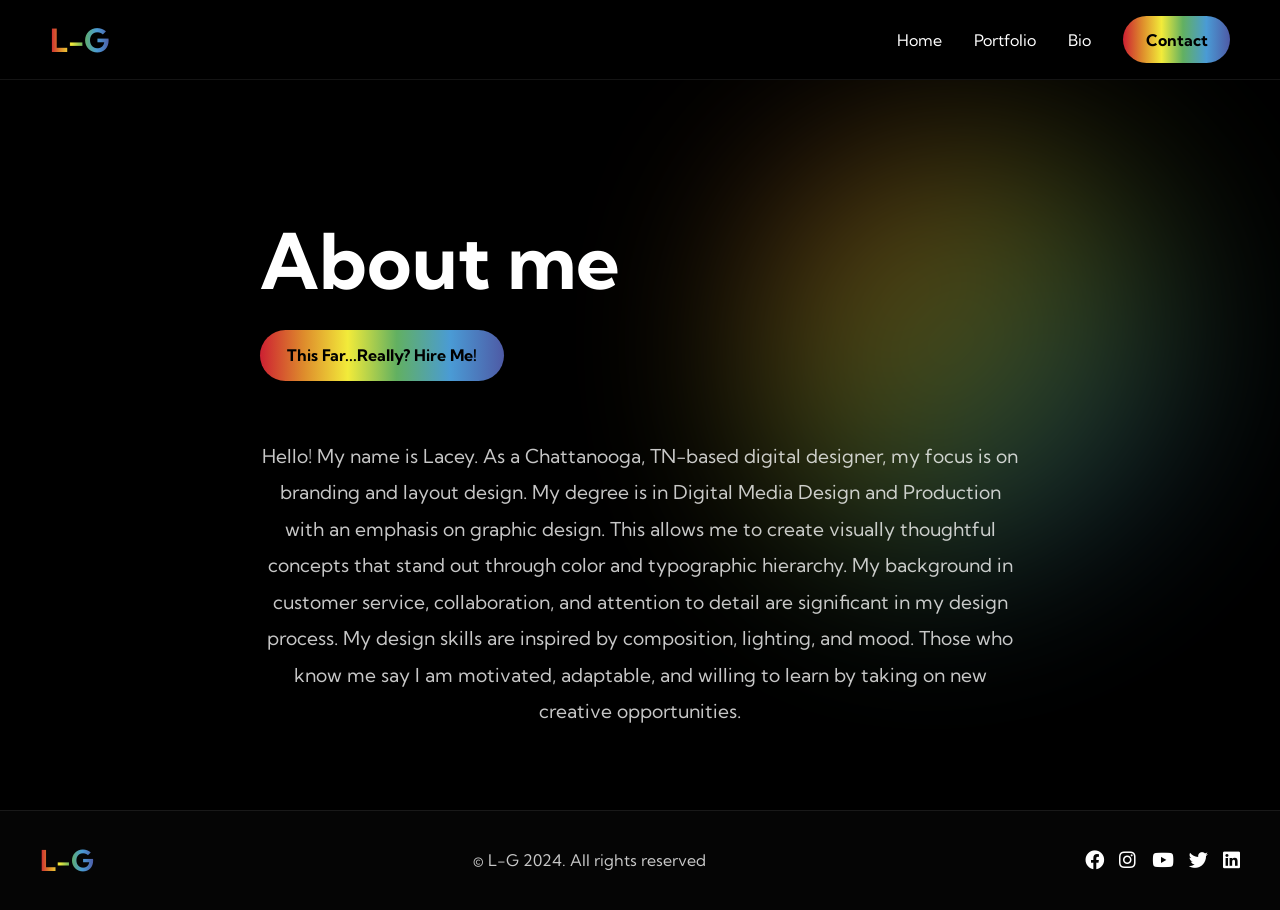
==== bio.html @ 9d81fee7 "Add files via upload" ====
<!DOCTYPE html>
<html lang="en">
  <head>
    <meta charset="UTF-8">
    <meta name="viewport" content="width=device-width, initial-scale=1.0">
    <title>LG Digital Media</title>
    <link rel="stylesheet" href="styles.css">
    <link
      rel="stylesheet"
      href="https://use.fontawesome.com/releases/v5.14.0/css/all.css"
      integrity="sha384-HzLeBuhoNPvSl5KYnjx0BT+WB0QEEqLprO+NBkkk5gbc67FTaL7XIGa2w1L0Xbgc"
      crossorigin="anonymous">
    <link
      href="https://fonts.googleapis.com/css2?family=Kumbh+Sans:wght@400;700&display=swap"
      rel="stylesheet">
    <link rel="icon" type="image/x-icon" href="favicon.ico">
  </head>
  <body>
    <nav class="navbar">
      <div class="navbar__container">
        <a href="index.html" id="navbar__logo">L-G</a>
        <div class="navbar__toggle" id="mobile-menu">
          <span class="bar"></span> <span class="bar"></span>
          <span class="bar"></span>
        </div>
        <ul class="navbar__menu">
          <li class="navbar__item"><a href="index.html" class="navbar__links">Home</a></li>
          <li class="navbar__item"><a href="portfolio.html" class="navbar__links">Portfolio</a></li>
          <li class="navbar__item"><a href="bio.html" class="navbar__links">Bio</a></li>
          <li class="navbar__btn"><a href="signup.html" class="button">Contact</a></li>
        </ul>
      </div>
    </nav>
    <div class="bio">
      <div class="bio__container">
        <div class="bio__content">
          <h1>About me</h1>
          <a href="signup.html" class="main__btn"><span>This Far...Really? Hire Me!</span></a>
        </div>
        <div class="bio__content">
          <p>Hello! My name is Lacey. As a Chattanooga, TN-based digital designer, my focus is on
branding and layout design. My degree is in Digital Media Design and Production with an
emphasis on graphic design. This allows me to create visually thoughtful concepts that
stand out through color and typographic hierarchy. My background in customer service,
collaboration, and attention to detail are significant in my design process. My design skills
are inspired by composition, lighting, and mood. Those who know me say I am motivated,
adaptable, and willing to learn by taking on new creative opportunities.</p>
        </div>
      </div>
    </div>

    <div class="footer__container">
    <div class="social__media">
      <div class="social__media--wrap">
        <div class="footer__logo">
          <a href="/" id="footer__logo">L-G</a>
        </div>
        <p class="website__rights">© L-G 2024. All rights reserved</p>
        <div class="social__icons">
          <a class="social__icon--link" href="https://www.facebook.com/" target="_blank" aria-label="Facebook"><i class="fab fa-facebook"></i></a>
          <a class="social__icon--link" href="https://www.instagram.com/" target="_blank" aria-label="Instagram"><i class="fab fa-instagram"></i></a>
          <a class="social__icon--link" href="https://www.youtube.com/watch?v=IxX_QHay02M" target="_blank" aria-label="Youtube"><i class="fab fa-youtube"></i></a>
          <a class="social__icon--link" href="https://x.com/" target="_blank" aria-label="Twitter"><i class="fab fa-twitter"></i></a>
          <a class="social__icon--link" href="https://www.linkedin.com/home" target="_blank" aria-label="LinkedIn"><i class="fab fa-linkedin"></i></a>
        </div>
      </div>
    </div>
  </div>

<script src="app.js"></script>
</body>
</html>
---- styles.css ----
:root {
  --bg: #000000;
  --text: #ffffff;
  --text-soft: rgba(255, 255, 255, 0.78);
  --surface: rgba(255, 255, 255, 0.04);
  --border: rgba(255, 255, 255, 0.12);
  --shadow: 0 18px 50px rgba(0, 0, 0, 0.35);

  --red: #cd2032;
  --orange: #de8c2c;
  --yellow: #f2eb3a;
  --green: #62b061;
  --blue: #4a9bd5;
  --indigo: #4e5aa5;

  --rainbow: linear-gradient(
    90deg,
    #cd2032 0%,
    #de8c2c 18%,
    #f2eb3a 36%,
    #62b061 56%,
    #4a9bd5 78%,
    #4e5aa5 100%
  );
}

* {
  box-sizing: border-box;
  margin: 0;
  padding: 0;
  font-family: 'Kumbh Sans', sans-serif;
}

html,
body {
  background: var(--bg);
  color: var(--text);
  overflow-x: hidden;
}

body {
  min-height: 100vh;
}

a {
  text-decoration: none;
}

img {
  display: block;
  max-width: 100%;
}

/* NAVBAR */
.navbar {
  background: rgba(0, 0, 0, 0.88);
  backdrop-filter: blur(14px);
  height: 80px;
  display: flex;
  justify-content: center;
  align-items: center;
  position: sticky;
  top: 0;
  z-index: 999;
  border-bottom: 1px solid rgba(255, 255, 255, 0.08);
}

.navbar__container {
  display: flex;
  justify-content: space-between;
  align-items: center;
  height: 80px;
  width: 100%;
  max-width: 1300px;
  margin: 0 auto;
  padding: 0 50px;
}

#navbar__logo {
  font-size: 2rem;
  font-weight: 700;
  background-image: var(--rainbow);
  -webkit-background-clip: text;
  -webkit-text-fill-color: transparent;
  background-clip: text;
  cursor: pointer;
}

.navbar__menu {
  display: flex;
  align-items: center;
  list-style: none;
}

.navbar__item {
  height: 80px;
}

.navbar__links {
  color: var(--text);
  display: flex;
  align-items: center;
  justify-content: center;
  padding: 0 1rem;
  height: 100%;
  transition: color 0.3s ease;
}

.navbar__links:hover {
  color: var(--yellow);
}

.navbar__btn {
  display: flex;
  align-items: center;
  justify-content: center;
  padding-left: 1rem;
}

.button {
  display: inline-flex;
  justify-content: center;
  align-items: center;
  padding: 0.85rem 1.4rem;
  border-radius: 999px;
  background: var(--rainbow);
  color: #000000;
  font-weight: 700;
  transition: transform 0.3s ease, filter 0.3s ease;
}

.button:hover {
  transform: translateY(-2px);
  filter: brightness(1.05);
}

/* MOBILE MENU ICON */
.navbar__toggle .bar {
  display: none;
}

/* HERO */
.main {
  position: relative;
  min-height: calc(70vh - 60px);
  background: #000000;
  overflow: hidden;
}

.main::before {
  content: "";
  position: absolute;
  width: 430px;
  height: 430px;
  top: 8%;
  right: 8%;
  border-radius: 42% 58% 63% 37% / 40% 42% 58% 60%;
  background: linear-gradient(
    135deg,
    rgba(205, 32, 50, 0.95),
    rgba(222, 140, 44, 0.92),
    rgba(242, 235, 58, 0.82),
    rgba(98, 176, 97, 0.88),
    rgba(74, 155, 213, 0.92),
    rgba(78, 90, 165, 0.98)
  );
  filter: blur(90px);
  opacity: 0.42;
  z-index: 0;
}

.main__container {
  position: relative;
  z-index: 1;
  display: grid;
  grid-template-columns: 1.05fr 0.95fr;
  align-items: center;
  gap: 2rem;
  width: 100%;
  max-width: 1300px;
  min-height: calc(70vh - 50px);
  margin: 0 auto;
  padding: 3rem 50px;
}

.main__content h1 {
  font-size: clamp(2rem, 4vw, 3.5rem);
  line-height: 0.95;
  color: var(--text);
}

.main__content h2 {
  font-size: clamp(2rem, 4vw, 3.5rem);
  line-height: 1;
  margin-top: 0.7rem;
  color: var(--text);
}

.main__content p {
  margin-top: 1.25rem;
  font-size: clamp(1.05rem, 2vw, 1.35rem);
  color: var(--text-soft);
  max-width: 500px;
  line-height: 1.6;
}

.main__btn {
  display: inline-flex;
  align-items: center;
  justify-content: center;
  margin-top: 2rem;
  padding: 0.95rem 1.7rem;
  border-radius: 999px;
  background: var(--rainbow);
  color: #000000;
  font-weight: 700;
  transition: transform 0.3s ease, filter 0.3s ease;
  box-shadow: var(--shadow);
}

.main__btn:hover {
  transform: translateY(-2px);
  filter: brightness(1.05);
}

.main__btn span {
  color: #000000;
}

.main__img--container {
  display: flex;
  justify-content: center;
}

#main__img {
  width: min(390px, 88%);
  aspect-ratio: 4 / 5;
  object-fit: cover;
  border-radius: 28px;
  border: 1px solid var(--border);
  box-shadow: 0 24px 60px rgba(0, 0, 0, 0.45);
  background: rgba(255, 255, 255, 0.03);
}

/* SERVICES */
.services {
  background: #000000;
  padding: 6rem 2rem;
}

.services h1 {
  text-align: center;
  font-size: clamp(2rem, 4vw, 3rem);
  color: var(--text);
}

.services__container {
  display: grid;
  grid-template-columns: repeat(auto-fit, minmax(220px, 1fr));
  gap: 1.5rem;
  max-width: 1200px;
  margin: 2rem auto 0;
}

.services__card {
  min-height: 260px;
  padding: 2rem;
  border-radius: 24px;
  background: var(--surface);
  border: 1px solid var(--border);
  backdrop-filter: blur(12px);
  box-shadow: var(--shadow);
  display: flex;
  flex-direction: column;
  justify-content: space-between;
  transition: transform 0.3s ease, border-color 0.3s ease;
}

.services__card:hover {
  transform: translateY(-6px);
  border-color: rgba(255, 255, 255, 0.22);
}

.services__card h2 {
  color: var(--text);
  font-size: 1.3rem;
}

.services__card p {
  margin-top: 0.9rem;
  color: var(--text-soft);
  line-height: 1.5;
}

.view-button {
  display: inline-flex;
  align-items: center;
  justify-content: center;
  width: fit-content;
  margin-top: 1.3rem;
  padding: 0.8rem 1.2rem;
  border-radius: 999px;
  background: var(--rainbow);
  color: #000000;
  font-weight: 700;
  transition: transform 0.3s ease, filter 0.3s ease;
}

.view-button:hover {
  transform: translateY(-2px);
  filter: brightness(1.05);
}

/* FOOTER */
.footer__container {
  background: #050505;
  border-top: 1px solid rgba(255, 255, 255, 0.08);
  padding: 2rem 1.5rem;
}

.social__media {
  max-width: 1200px;
  margin: 0 auto;
}

.social__media--wrap {
  display: flex;
  justify-content: space-between;
  align-items: center;
  gap: 1rem;
  flex-wrap: wrap;
}

#footer__logo {
  font-size: 1.8rem;
  font-weight: 700;
  background-image: var(--rainbow);
  -webkit-background-clip: text;
  -webkit-text-fill-color: transparent;
  background-clip: text;
}

.website__rights {
  color: var(--text-soft);
}

.social__icons {
  display: flex;
  gap: 0.95rem;
}

.social__icon--link {
  color: var(--text);
  font-size: 1.2rem;
  transition: color 0.3s ease, transform 0.3s ease;
}

.social__icon--link:hover {
  color: var(--yellow);
  transform: translateY(-2px);
}

/* TABLET */
@media screen and (max-width: 960px) {
  .navbar__container {
    padding: 0 24px;
  }

  .navbar__menu {
    display: grid;
    grid-template-columns: auto;
    width: 100%;
    position: absolute;
    top: -1000px;
    left: 0;
    background: rgba(0, 0, 0, 0.97);
    transition: all 0.5s ease;
    z-index: -1;
    padding-bottom: 1.5rem;
    border-bottom: 1px solid rgba(255, 255, 255, 0.08);
  }

  .navbar__menu.active {
    top: 80px;
    z-index: 99;
  }

  .navbar__item {
    width: 100%;
    height: auto;
  }

  .navbar__links {
    display: block;
    text-align: center;
    padding: 1.4rem 2rem;
  }

  .navbar__btn {
    width: 100%;
    padding: 1rem 1.5rem 0;
  }

  .button {
    width: 100%;
  }

  .navbar__toggle .bar {
    display: block;
    width: 25px;
    height: 3px;
    margin: 5px auto;
    background: var(--text);
    transition: all 0.3s ease-in-out;
  }

  #mobile-menu {
    position: absolute;
    top: 50%;
    right: 24px;
    transform: translateY(-50%);
    cursor: pointer;
  }

  #mobile-menu.is-active .bar:nth-child(2) {
    opacity: 0;
  }

  #mobile-menu.is-active .bar:nth-child(1) {
    transform: translateY(8px) rotate(45deg);
  }

  #mobile-menu.is-active .bar:nth-child(3) {
    transform: translateY(-8px) rotate(-45deg);
  }

  .main__container {
    grid-template-columns: 1fr;
    text-align: center;
    padding: 3rem 24px;
  }

  .main__content p {
    margin-left: auto;
    margin-right: auto;
  }
}

/* MOBILE */
@media screen and (max-width: 600px) {
  .main::before {
    width: 280px;
    height: 280px;
    filter: blur(70px);
    opacity: 0.35;
  }

  .services {
    padding: 4rem 1rem;
  }

  .services__card {
    border-radius: 20px;
  }

  .social__media--wrap {
    flex-direction: column;
    text-align: center;
  }
}

/* PORTFOLIO PAGE */

.portfolio {
  background: #000000;
  padding: 5.5rem 1.5rem 4rem;
  position: relative;
  overflow: hidden;
}

.portfolio::before {
  content: "";
  position: absolute;
  width: 380px;
  height: 380px;
  top: 3%;
  right: 8%;
  border-radius: 50%;
  background: var(--rainbow);
  filter: blur(100px);
  opacity: 0.42;
  z-index: 0;
}

.portfolio__container {
  position: relative;
  z-index: 1;
  max-width: 1200px;
  margin: 0 auto;
}

.portfolio__content {
  min-height: 30vh;
  display: flex;
  flex-direction: column;
  justify-content: center;
  align-items: flex-start;
  margin-bottom: 2rem;
}

.portfolio__content h1 {
  font-size: clamp(2.5rem, 6vw, 5rem);
  line-height: 0.95;
  color: var(--text);
}

.portfolio__content h2 {
  margin-top: 0.85rem;
  font-size: clamp(1.05rem, 2vw, 1.35rem);
  font-weight: 400;
  line-height: 1.5;
  color: var(--text-soft);
  max-width: 520px;
}

.portfolio-tabs {
  display: flex !important;
  flex-direction: row !important;
  flex-wrap: nowrap !important;
  align-items: center !important;
  justify-content: flex-start !important;
  gap: 2rem;
  margin-bottom: 0.75rem;
  width: 100%;
  overflow-x: auto;
  white-space: nowrap;
}

.portfolio-tab {
  display: inline-block;
  flex: 0 0 auto;
  width: auto;
  padding: 0.9rem 0;
  border: none;
  border-bottom: 1px solid rgba(255, 255, 255, 0.12);
  border-radius: 0;
  background: transparent;
  color: var(--text);
  font-weight: 700;
  letter-spacing: 0.08em;
  white-space: nowrap;
  cursor: pointer;
  transition: color 0.3s ease, border-color 0.3s ease;
}

.portfolio-tab:hover {
  color: var(--yellow);
  border-bottom-color: var(--yellow);
}

.portfolio-tab.active {
  display: block;
  color: var(--yellow);
  border-bottom-color: var(--yellow);
}

.portfolio-panels {
  width: 100%;
}

.portfolio-panel {
  display: none;
  padding: 1.4rem;
  border-radius: 28px;
  background: var(--surface);
  border: 1px solid var(--border);
  box-shadow: var(--shadow);
  backdrop-filter: blur(12px);
}

.portfolio-panel.active {
  display: block;
}

.portfolio-grid {
  display: grid;
  grid-template-columns: repeat(2, 1fr);
  gap: 1rem;
}

.portfolio-grid img {
  width: 100%;
  height: 260px;
  object-fit: cover;
  border-radius: 20px;
  border: 1px solid var(--border);
  background: #111;
  box-shadow: var(--shadow);
  transition: transform 0.3s ease, filter 0.3s ease, border-color 0.3s ease;
}

.portfolio-grid img:hover {
  transform: translateY(-4px);
  filter: brightness(1.04);
  border-color: rgba(255, 255, 255, 0.22);
}

.bw-panel .portfolio-grid img {
  filter: grayscale(100%);
}

.bw-panel .portfolio-grid img:hover {
  filter: grayscale(100%) brightness(1.05);
}

@media screen and (max-width: 768px) {
  .portfolio__content {
    align-items: center;
    text-align: center;
  }

  .portfolio-tabs {
    justify-content: center !important;
  }

  .portfolio-grid {
    grid-template-columns: 1fr;
  }

  .portfolio-grid img {
    height: auto;
  }
}
/* BIO PAGE */
.bio {
  background: #000000;
  padding: 5.5rem 1.5rem 5rem;
  position: relative;
  overflow: hidden;
}

.bio::before {
  content: "";
  position: absolute;
  width: 430px;
  height: 430px;
  top: 8%;
  right: 8%;
  border-radius: 42% 58% 63% 37% / 40% 42% 58% 60%;
  background: linear-gradient(
    135deg,
    rgba(205, 32, 50, 0.95),
    rgba(222, 140, 44, 0.92),
    rgba(242, 235, 58, 0.82),
    rgba(98, 176, 97, 0.88),
    rgba(74, 155, 213, 0.92),
    rgba(78, 90, 165, 0.98)
  );
  filter: blur(90px);
  opacity: 0.42;
  z-index: 0;
}

.bio__container {
  position: relative;
  z-index: 1;
  max-width: 950px;
  margin: 0 auto;
}

.bio__content {
  min-height: 30vh;
  display: flex;
  flex-direction: column;
  justify-content: center;
  align-items: flex-start;
}

.bio__content h1 {
  font-size: clamp(2.5rem, 6vw, 5rem);
  line-height: 0.95;
  color: var(--text);
}

.bio__content {
  max-width: 760px;
  margin: 0 auto;
  text-align: center;
}

.bio__content p {
  font-size: clamp(1.05rem, 1.8vw, 1.2rem);
  line-height: 1.9;
  color: var(--text-soft);
}

@media screen and (max-width: 768px) {
  .bio {
    padding: 4.5rem 1.25rem 3.5rem;
  }

  .bio_content {
    max-width: 100%;
  }

  .bio_content p {
    line-height: 1.75;
  }
} 
/* CONTACT PAGE */
.container {
  background: #000000;
  min-height: calc(100vh - 80px);
  padding: 5.5rem 1.5rem 5rem;
  position: relative;
  overflow: hidden;
}

.container::before {
  content: "";
  position: absolute;
  width: 380px;
  height: 380px;
  top: 4%;
  right: 8%;
  border-radius: 50%;
  background: var(--rainbow);
  filter: blur(100px);
  opacity: 0.42;
  z-index: 0;

}

.container form {
  position: relative;
  z-index: 1;
  max-width: 760px;
  margin: 0 auto;
}

.container .main__content {
  display: flex;
  flex-direction: column;
  gap: 0.75rem;
}

.container label {
  margin-top: 1rem;
  color: var(--text);
  font-weight: 700;
  letter-spacing: 0.03em;
}

.container input[type="text"],
.container select,
.container textarea {
  width: 100%;
  padding: 1rem 1.1rem;
  border: none;
  border-bottom: 1px solid rgba(255, 255, 255, 0.18);
  background: transparent;
  color: var(--text);
  font-size: 1rem;
  font-family: 'Kumbh Sans', sans-serif;
  outline: none;
  transition: border-color 0.3s ease, color 0.3s ease;
}

.container input[type="text"]::placeholder,
.container textarea::placeholder {
  color: rgba(255, 255, 255, 0.45);
}

.container input[type="text"]:focus,
.container select:focus,
.container textarea:focus {
  border-bottom-color: var(--yellow);
}

.container select {
  appearance: none;
  -webkit-appearance: none;
  -moz-appearance: none;
  cursor: pointer;
}

.container textarea {
  resize: vertical;
  min-height: 180px;
}

.container input[type="submit"] {
  margin-top: 2rem;
  padding: 0.95rem 0;
  border: none;
  border-bottom: 1px solid rgba(255, 255, 255, 0.18);
  background: transparent;
  color: var(--text);
  font-family: 'Kumbh Sans', sans-serif;
  font-size: 1rem;
  font-weight: 700;
  letter-spacing: 0.08em;
  cursor: pointer;
  transition: color 0.3s ease, border-color 0.3s ease;
}

.container input[type="submit"]:hover {
  color: var(--yellow);
  border-bottom-color: var(--yellow);
}

@media screen and (max-width: 768px) {
  .container {
    padding: 4.5rem 1.25rem 3.5rem;
  }

  .container form {
    max-width: 100%;
  }

  .container textarea {
    min-height: 160px;
  }
}
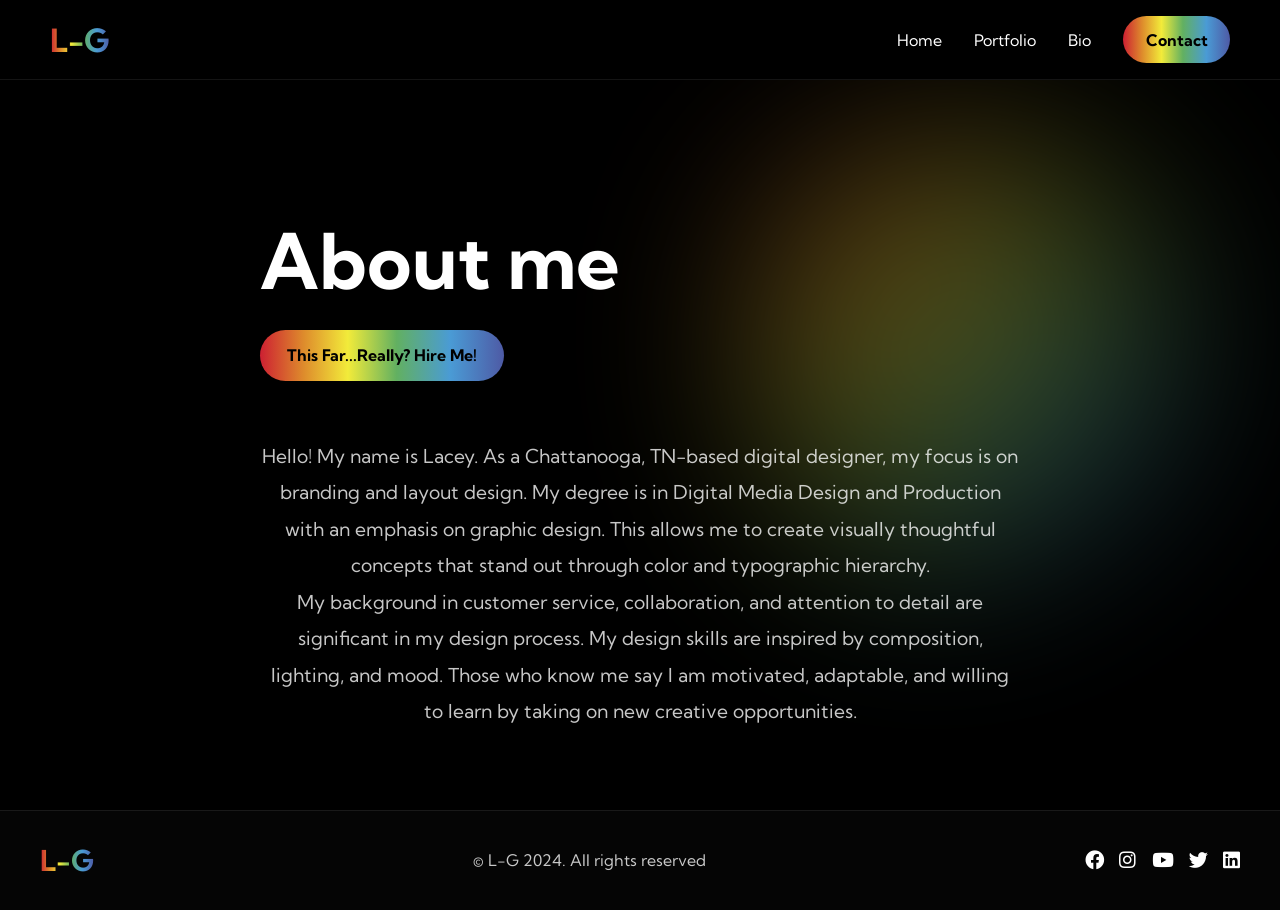
==== commit 9cad13c4: "bio" ====
--- a/bio.html
+++ b/bio.html
@@ -41,8 +41,8 @@
           <p>Hello! My name is Lacey. As a Chattanooga, TN-based digital designer, my focus is on
 branding and layout design. My degree is in Digital Media Design and Production with an
 emphasis on graphic design. This allows me to create visually thoughtful concepts that
-stand out through color and typographic hierarchy. My background in customer service,
-collaboration, and attention to detail are significant in my design process. My design skills
+stand out through color and typographic hierarchy.</p> 
+         <p>My background in customer service, collaboration, and attention to detail are significant in my design process. My design skills
 are inspired by composition, lighting, and mood. Those who know me say I am motivated,
 adaptable, and willing to learn by taking on new creative opportunities.</p>
         </div>
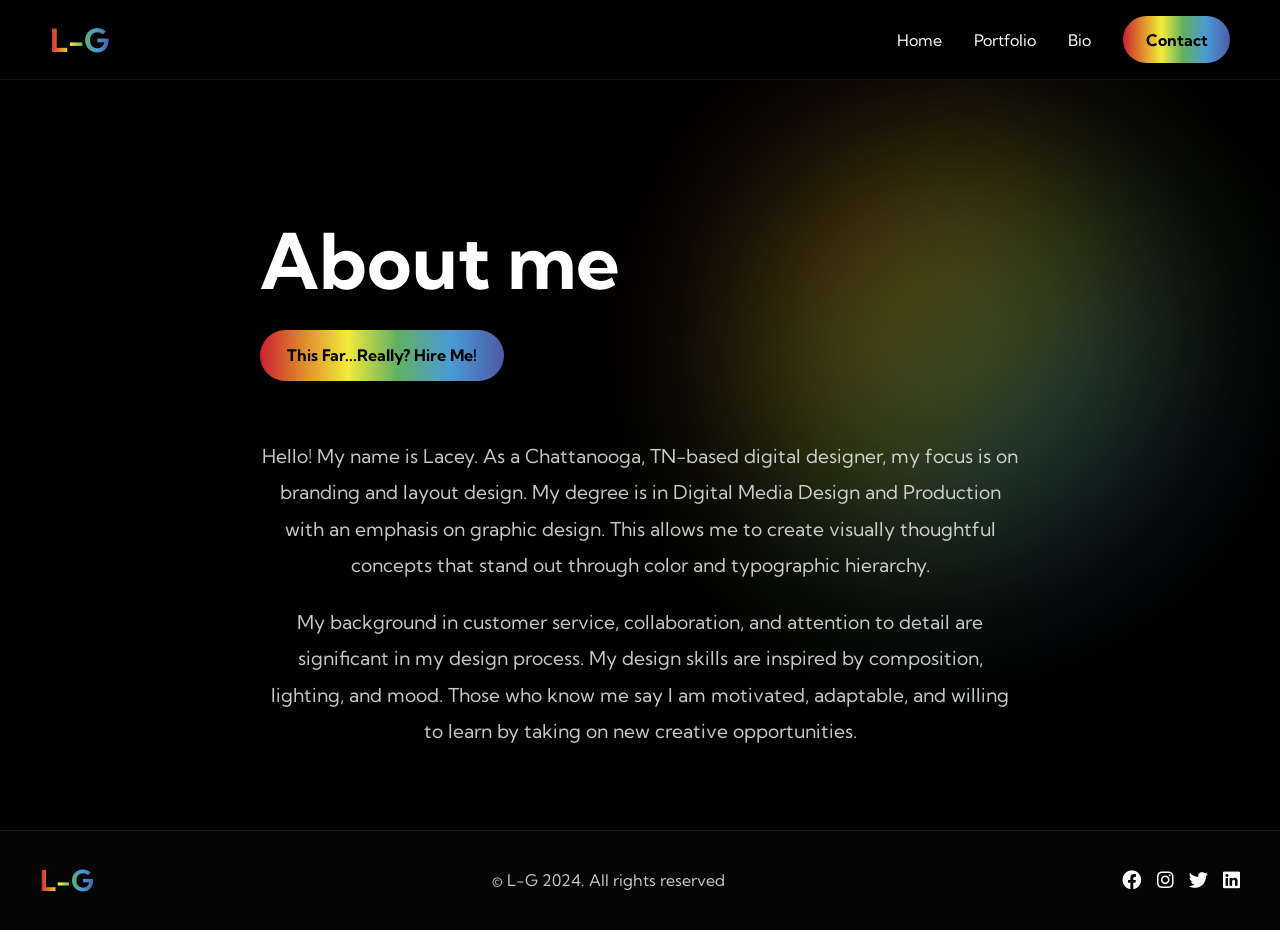
==== commit aff65789: "pooooooooooooooo" ====
--- a/bio.html
+++ b/bio.html
@@ -59,7 +59,6 @@
         <div class="social__icons">
           <a class="social__icon--link" href="https://www.facebook.com/" target="_blank" aria-label="Facebook"><i class="fab fa-facebook"></i></a>
           <a class="social__icon--link" href="https://www.instagram.com/" target="_blank" aria-label="Instagram"><i class="fab fa-instagram"></i></a>
-          <a class="social__icon--link" href="https://www.youtube.com/watch?v=IxX_QHay02M" target="_blank" aria-label="Youtube"><i class="fab fa-youtube"></i></a>
           <a class="social__icon--link" href="https://x.com/" target="_blank" aria-label="Twitter"><i class="fab fa-twitter"></i></a>
           <a class="social__icon--link" href="https://www.linkedin.com/home" target="_blank" aria-label="LinkedIn"><i class="fab fa-linkedin"></i></a>
         </div>
--- a/styles.css
+++ b/styles.css
@@ -582,38 +582,80 @@
   display: block;
 }
 
-.portfolio-grid {
+.project-list {
+  display: flex;
+  flex-direction: column;
+  gap: 2rem;
+}
+
+.project-card {
+  padding: 1.5rem;
+  border-radius: 24px;
+  background: rgba(255, 255, 255, 0.035);
+  border: 1px solid var(--border);
+  box-shadow: var(--shadow);
+}
+
+.project-card__text {
+  max-width: 760px;
+  margin-bottom: 1.25rem;
+}
+
+.project-card h3 {
+  font-size: clamp(1.4rem, 3vw, 2rem);
+  color: var(--text);
+  margin-bottom: 0.65rem;
+}
+
+.project-card p {
+  color: var(--text-soft);
+  line-height: 1.7;
+  font-size: 1rem;
+}
+
+.project-images {
   display: grid;
   grid-template-columns: repeat(2, 1fr);
-  gap: 1rem;
-}
-
-.portfolio-grid img {
+  gap: 0.9rem;
+}
+
+.project-images img {
   width: 100%;
   height: 260px;
   object-fit: cover;
-  border-radius: 20px;
+  border-radius: 18px;
   border: 1px solid var(--border);
-  background: #111;
+  background: #111111;
   box-shadow: var(--shadow);
   transition: transform 0.3s ease, filter 0.3s ease, border-color 0.3s ease;
 }
 
-.portfolio-grid img:hover {
+.project-images img:hover {
   transform: translateY(-4px);
   filter: brightness(1.04);
   border-color: rgba(255, 255, 255, 0.22);
 }
 
-.bw-panel .portfolio-grid img {
-  filter: grayscale(100%);
-}
-
-.bw-panel .portfolio-grid img:hover {
-  filter: grayscale(100%) brightness(1.05);
+.project-image--main {
+  grid-column: 1 / -1;
+  height: auto !important;
+  object-fit: contain !important;
 }
 
 @media screen and (max-width: 768px) {
+  .project-images {
+    grid-template-columns: 1fr;
+  }
+
+  .project-card {
+    padding: 1rem;
+  }
+
+  .project-images img {
+    height: auto;
+  }
+}
+
   .portfolio__content {
     align-items: center;
     text-align: center;
@@ -630,7 +672,7 @@
   .portfolio-grid img {
     height: auto;
   }
-}
+  
 /* BIO PAGE */
 .bio {
   background: #000000;
@@ -692,6 +734,11 @@
   font-size: clamp(1.05rem, 1.8vw, 1.2rem);
   line-height: 1.9;
   color: var(--text-soft);
+  margin-bottom: 1.25rem;
+}
+
+.bio__content p:last-child {
+  margin-bottom: 0;
 }
 
 @media screen and (max-width: 768px) {
@@ -707,6 +754,7 @@
     line-height: 1.75;
   }
 } 
+
 /* CONTACT PAGE */
 .container {
   background: #000000;
@@ -752,6 +800,7 @@
 }
 
 .container input[type="text"],
+.container input[type="email"],
 .container select,
 .container textarea {
   width: 100%;
@@ -766,15 +815,40 @@
   transition: border-color 0.3s ease, color 0.3s ease;
 }
 
+.container input,
+.container select,
+.container textarea {
+  color-scheme: dark;
+}
+
+.container input::-webkit-contacts-auto-fill-button {
+  filter: invert(1);
+}
+
 .container input[type="text"]::placeholder,
+.container input[type="email"]::placeholder,
 .container textarea::placeholder {
   color: rgba(255, 255, 255, 0.45);
 }
 
 .container input[type="text"]:focus,
+.container input[type="email"]:focus,
 .container select:focus,
 .container textarea:focus {
   border-bottom-color: var(--yellow);
+}
+
+.container input[type="email"] {
+  background: transparent;
+  color: var(--text);
+}
+
+.container input:-webkit-autofill,
+.container input:-webkit-autofill:hover,
+.container input:-webkit-autofill:focus {
+  -webkit-text-fill-color: #ffffff;
+  -webkit-box-shadow: 0 0 0px 1000px #000000 inset;
+  transition: background-color 5000s ease-in-out 0s;
 }
 
 .container select {
